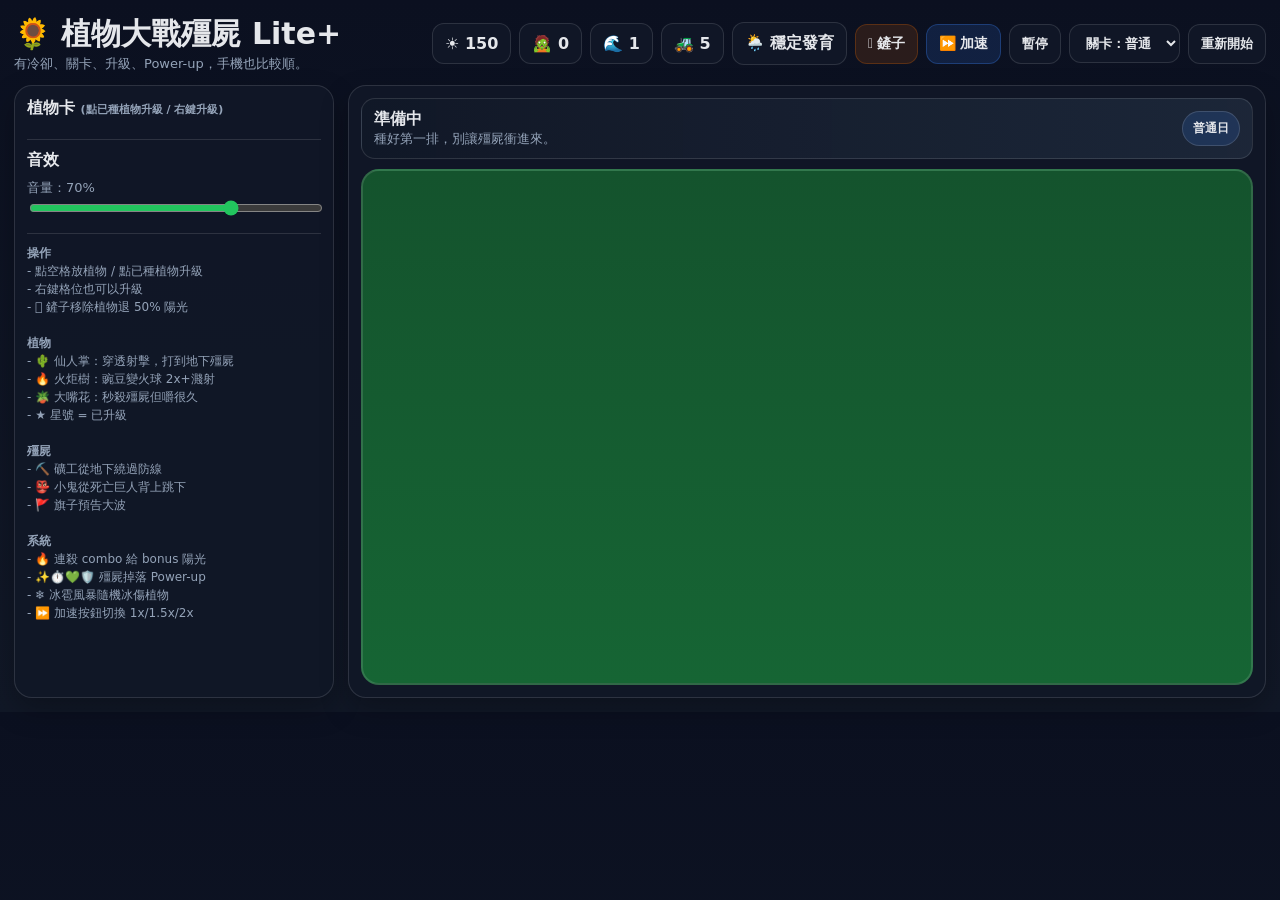
==== index.html @ 0ef6637b "feat: Cactus, Imp, Plant Upgrades, Power-ups, Speed Control, Row Indicators, Cell Highlights New Pla" ====
<!doctype html>
<html lang="zh-Hant">
<head>
  <meta charset="utf-8" />
  <meta name="viewport" content="width=device-width, initial-scale=1, viewport-fit=cover" />
  <title>植物大戰殭屍 Lite+</title>
    <link rel="stylesheet" href="assets/css/styles.css" />

</head>
<body>
<div class="wrap">
  <div class="topbar">
    <div>
      <div class="title">🌻 植物大戰殭屍 Lite+</div>
      <div class="muted">有冷卻、關卡、升級、Power-up，手機也比較順。</div>
    </div>
    <div class="stats">
      <div class="pill">☀️ <span id="sunCount">150</span></div>
      <div class="pill">🧟 <span id="kills">0</span></div>
      <div class="pill">🌊 <span id="wave">1</span></div>
      <div class="pill">🚜 <span id="mowerCount">5</span></div>
      <div class="pill">🌦️ <span id="levelHint">穩定發育</span></div>
      <button id="shovelBtn" class="shovel-btn" title="鏟子：移除植物退回50%陽光">🪏 鏟子</button>
      <button id="speedBtn" class="speed-btn" title="遊戲速度">⏩ 加速</button>
      <button id="pauseBtn">暫停</button>
      <select id="levelSelect">
        <option value="easy">關卡：簡單</option>
        <option value="normal" selected>關卡：普通</option>
        <option value="hard">關卡：困難</option>
        <option value="survival">關卡：生存</option>
      </select>
      <button id="restartBtn">重新開始</button>
    </div>
  </div>

  <div class="layout">
    <aside class="panel">
      <div style="font-weight:800;margin-bottom:8px">植物卡 <span class="muted" style="font-size:11px">(點已種植物升級 / 右鍵升級)</span></div>
      <div id="mobileShop" class="mobile-bar"></div>
      <div id="shop" class="shop"></div>
      <div class="section">
        <div style="font-weight:800;margin-bottom:8px">音效</div>
        <div class="muted">音量：<span id="sfxValue">70%</span></div>
        <input id="sfxVolume" type="range" min="0" max="100" value="70" />
      </div>
      <div class="section muted tips">
        <strong>操作</strong><br>
        - 點空格放植物 / 點已種植物升級<br>
        - 右鍵格位也可以升級<br>
        - 🪏 鏟子移除植物退 50% 陽光<br><br>
        <strong>植物</strong><br>
        - 🌵 仙人掌：穿透射擊，打到地下殭屍<br>
        - 🔥 火炬樹：豌豆變火球 2x+濺射<br>
        - 🪴 大嘴花：秒殺殭屍但嚼很久<br>
        - ★ 星號 = 已升級<br><br>
        <strong>殭屍</strong><br>
        - ⛏️ 礦工從地下繞過防線<br>
        - 👺 小鬼從死亡巨人背上跳下<br>
        - 🚩 旗子預告大波<br><br>
        <strong>系統</strong><br>
        - 🔥 連殺 combo 給 bonus 陽光<br>
        - ✨⏱️💚🛡️ 殭屍掉落 Power-up<br>
        - ❄️ 冰雹風暴隨機冰傷植物<br>
        - ⏩ 加速按鈕切換 1x/1.5x/2x
      </div>
    </aside>

    <section class="panel board-wrap">
      <div id="battleStatus" class="battle-status">
        <div>
          <strong id="statusTitle">準備中</strong>
          <div id="statusText" class="muted">種好第一排，別讓殭屍衝進來。</div>
        </div>
        <div id="modifierTag" class="modifier-tag">普通日</div>
      </div>
      <div id="board" class="board"></div>
      <div id="overlay" class="overlay">
        <div class="dialog">
          <h2 id="endTitle">遊戲結束</h2>
          <p id="endText" class="muted"></p>
          <button id="playAgainBtn">再玩一次</button>
        </div>
      </div>
    </section>
  </div>
</div>

  <script type="module" src="assets/js/main.js"></script>

</body>
</html>
---- assets/css/styles.css ----
:root {
      color-scheme: dark;
      --bg1:#0b1020; --bg2:#111827; --panel:rgba(17,24,39,.9); --line:rgba(255,255,255,.12);
      --text:#e5e7eb; --muted:#94a3b8; --good:#22c55e; --warn:#f59e0b; --bad:#ef4444;
    }
    *{box-sizing:border-box;-webkit-tap-highlight-color:transparent}
    body{margin:0;font-family:system-ui,-apple-system,Segoe UI,Roboto,sans-serif;background:linear-gradient(180deg,var(--bg1),var(--bg2));color:var(--text)}
    .wrap{max-width:1320px;margin:0 auto;padding:14px}
    .topbar{display:flex;gap:10px;flex-wrap:wrap;align-items:center;justify-content:space-between;margin-bottom:12px}
    .title{font-size:clamp(22px,4vw,30px);font-weight:800}
    .stats{display:flex;gap:8px;flex-wrap:wrap;align-items:center}
    .pill,button,select,input[type=range]{border:1px solid var(--line);border-radius:12px;background:var(--panel);color:var(--text)}
    .pill,button,select{padding:10px 12px;font-weight:700}
    button{cursor:pointer;transition:background .15s}
    .shovel-btn{background:rgba(180,83,9,.18);border-color:rgba(180,83,9,.35);font-size:14px}
    .shovel-btn.active{outline:2px solid rgba(245,158,11,.7);background:rgba(180,83,9,.35)}
    .speed-btn{background:rgba(59,130,246,.15);border-color:rgba(59,130,246,.3);font-size:14px}
    .speed-btn.active{outline:2px solid rgba(59,130,246,.6);background:rgba(59,130,246,.25)}
    .layout{display:grid;grid-template-columns:320px 1fr;gap:14px}
    .panel{background:var(--panel);border:1px solid var(--line);border-radius:18px;padding:12px;box-shadow:0 12px 28px rgba(0,0,0,.25)}
    .shop{display:grid;gap:8px}
    .card{position:relative;padding:10px 12px;border:1px solid var(--line);border-radius:14px;background:rgba(31,41,55,.8);cursor:pointer;overflow:hidden}
    .card.selected{outline:2px solid var(--good)}
    .card.disabled{filter:grayscale(.85);opacity:.55}
    .card .cost.bad{color:#fca5a5}
    .card .cost.buff{color:#fde68a}
    .card .row{display:flex;justify-content:space-between;gap:8px;align-items:center}
    .card .upgrade-hint{font-size:10px;color:var(--muted);margin-top:2px}
    .cooldown{position:absolute;left:0;right:0;bottom:0;height:100%;background:rgba(15,23,42,.68);transform-origin:bottom;pointer-events:none}
    .cooltxt{position:absolute;right:10px;bottom:8px;font-size:12px;color:#fff;text-shadow:0 1px 2px #000}
    .muted{color:var(--muted);font-size:13px}
    .tips{font-size:12px;line-height:1.5}
    .board-wrap{position:relative}
    .battle-status{display:flex;align-items:center;justify-content:space-between;gap:12px;margin-bottom:10px;padding:10px 12px;border:1px solid rgba(255,255,255,.12);border-radius:14px;background:linear-gradient(90deg,rgba(17,24,39,.95),rgba(30,41,59,.88))}
    .modifier-tag{padding:8px 10px;border-radius:999px;border:1px solid rgba(255,255,255,.14);background:rgba(59,130,246,.16);font-size:12px;font-weight:800;white-space:nowrap}
    .modifier-tag.solar{background:rgba(250,204,21,.18);border-color:rgba(250,204,21,.35);color:#fde68a}
    .modifier-tag.fog{background:rgba(148,163,184,.16);border-color:rgba(148,163,184,.32);color:#e2e8f0}
    .modifier-tag.bloodmoon{background:rgba(127,29,29,.28);border-color:rgba(248,113,113,.45);color:#fecaca}
    .modifier-tag.hailstorm{background:rgba(56,189,248,.16);border-color:rgba(56,189,248,.35);color:#bae6fd}
    .battle-status.alert{outline:2px solid rgba(251,191,36,.45)}
    .battle-status.danger{outline:2px solid rgba(239,68,68,.45)}
    .battle-status.solar{background:linear-gradient(90deg,rgba(120,53,15,.92),rgba(113,63,18,.78))}
    .battle-status.fog{background:linear-gradient(90deg,rgba(30,41,59,.95),rgba(51,65,85,.88))}
    .battle-status.bloodmoon{background:linear-gradient(90deg,rgba(69,10,10,.95),rgba(127,29,29,.86))}
    .battle-status.hailstorm{background:linear-gradient(90deg,rgba(12,74,110,.92),rgba(30,58,138,.78))}
    .board{position:relative;display:grid;grid-template-rows:repeat(5,92px);gap:8px;background:linear-gradient(180deg,#14532d,#166534);border:2px solid rgba(255,255,255,.12);border-radius:18px;padding:10px;overflow:hidden;min-height:510px;touch-action:manipulation}
    .lane{display:grid;grid-template-columns:repeat(9,1fr);gap:8px}
    .cell{position:relative;border-radius:14px;border:1px solid rgba(255,255,255,.14);background:rgba(255,255,255,.08);overflow:hidden;transition:background .15s}
    .cell.valid{background:rgba(34,197,94,.12);border-color:rgba(34,197,94,.3)}
    .cell.invalid{background:rgba(239,68,68,.06)}
    .cell:active{transform:scale(.99)}
    .coord{position:absolute;top:4px;left:6px;font-size:10px;color:rgba(255,255,255,.35)}
    .plant,.zombie,.pea,.sun,.mower,.boom,.powerup,.row-danger{position:absolute;display:grid;place-items:center;user-select:none}
    .plant{inset:8px;border-radius:16px;border:1px solid rgba(255,255,255,.18);font-size:30px;z-index:1}
    .plant.peashooter{background:rgba(34,197,94,.18)} .plant.sunflower{background:rgba(250,204,21,.16)}
    .plant.wallnut{background:rgba(180,83,9,.24)} .plant.repeater{background:rgba(22,163,74,.2)}
    .plant.icepea{background:rgba(56,189,248,.18)} .plant.bomb{background:rgba(239,68,68,.22)} .plant.prism{background:rgba(168,85,247,.20)} .plant.gambler{background:rgba(244,114,182,.22)} .plant.chomper{background:rgba(16,185,129,.22)} .plant.torchwood{background:rgba(234,88,12,.25)} .plant.cactus{background:rgba(132,204,22,.22)}
    .plant.chomper.chewing{opacity:.45;filter:grayscale(.3) brightness(.8);animation:chew .5s ease-in-out infinite}
    .plant.torchwood.torch-glow{box-shadow:0 0 16px rgba(234,88,12,.5)}
    .plant.upgraded{box-shadow:inset 0 0 12px rgba(250,204,21,.3)}
    .plant .lvl{position:absolute;top:2px;right:4px;font-size:12px;color:#fde68a;text-shadow:0 1px 2px #000}
    @keyframes chew{0%,100%{transform:scaleY(1)}50%{transform:scaleY(.92)}}
    .hp{position:absolute;left:6px;right:6px;height:6px;background:rgba(0,0,0,.35);border-radius:999px;overflow:hidden}
    .plant .hp{bottom:4px}.zombie .hp{top:-8px}.hp>i{display:block;height:100%;background:linear-gradient(90deg,#22c55e,#86efac)}
    .zombie{width:58px;height:76px;top:8px;border-radius:16px;background:rgba(148,163,184,.16);border:1px solid rgba(255,255,255,.16);font-size:32px;z-index:3;pointer-events:none}
    .zombie.fast{background:rgba(251,113,133,.15)} .zombie.bucket{background:rgba(156,163,175,.25)}
    .zombie.cone{background:rgba(251,146,60,.18)} .zombie.giant{background:rgba(239,68,68,.22);width:74px;height:88px;font-size:42px}
    .zombie.splitter{background:rgba(251,113,133,.2)} .zombie.mini{width:42px;height:54px;font-size:22px;background:rgba(148,163,184,.18)} .zombie.flag{background:rgba(251,191,36,.22);border-color:rgba(251,191,36,.35)} .zombie.digger{background:rgba(161,98,7,.22);border-color:rgba(161,98,7,.35)} .zombie.imp{background:rgba(168,85,247,.22);border-color:rgba(168,85,247,.35);width:42px;height:54px;font-size:24px}
    .zombie.underground{z-index:0}
    .zombie.paper.angry{outline:2px solid rgba(239,68,68,.55)}
    .pea{width:16px;height:16px;border-radius:50%;background:radial-gradient(circle at 35% 35%,#dcfce7,#86efac);box-shadow:0 0 12px rgba(134,239,172,.6);top:38px;z-index:2}
    .pea.ice{background:radial-gradient(circle at 35% 35%,#dbeafe,#38bdf8);box-shadow:0 0 12px rgba(56,189,248,.6)}
    .pea.prism{background:radial-gradient(circle at 35% 35%,#f5d0fe,#a855f7);box-shadow:0 0 12px rgba(168,85,247,.6)}
    .pea.fire{background:radial-gradient(circle at 35% 35%,#fef08a,#ef4444);box-shadow:0 0 16px rgba(239,68,68,.7);width:20px;height:20px}
    .pea.cactus-pea{background:radial-gradient(circle at 35% 35%,#bbf7d0,#22c55e);box-shadow:0 0 12px rgba(34,197,94,.6);width:18px;height:18px}
    .sun{width:48px;height:48px;border-radius:50%;background:radial-gradient(circle at 35% 35%,#fff7ae,#facc15);color:#713f12;font-weight:900;border:2px solid rgba(255,255,255,.38);box-shadow:0 0 20px rgba(250,204,21,.45);z-index:50;cursor:pointer}
    .mower{width:54px;height:42px;border-radius:10px;background:rgba(239,68,68,.32);border:1px solid rgba(255,255,255,.22);font-size:24px;z-index:4}
    .boom{border-radius:50%;background:radial-gradient(circle,rgba(251,146,60,.65),rgba(239,68,68,.16) 55%,transparent 70%);pointer-events:none;z-index:6}
    /* Power-up drops */
    .powerup{width:44px;height:44px;border-radius:50%;background:rgba(15,23,42,.85);border:2px solid rgba(250,204,21,.5);font-size:22px;z-index:55;cursor:pointer;animation:powerup-bob 1.2s ease-in-out infinite;box-shadow:0 0 14px rgba(250,204,21,.4)}
    @keyframes powerup-bob{0%,100%{transform:translateY(0)}50%{transform:translateY(-4px)}}
    /* Row danger indicators */
    .row-danger{left:0;right:0;height:92px;border-radius:8px;pointer-events:none;z-index:0;opacity:.15}
    .row-danger.warning{background:linear-gradient(90deg,rgba(251,191,36,.4),transparent 60%)}
    .row-danger.critical{background:linear-gradient(90deg,rgba(239,68,68,.5),transparent 60%);opacity:.2}
    /* Overlay / dialog */
    .overlay{position:absolute;inset:0;display:none;place-items:center;background:rgba(2,6,23,.78);z-index:100}.overlay.show{display:grid}
    .dialog{background:rgba(15,23,42,.96);border:1px solid var(--line);border-radius:22px;padding:22px;text-align:center;width:min(92vw,460px)}
    .section{margin-top:12px;padding-top:10px;border-top:1px solid var(--line)}
    .pill.live{border-color:rgba(34,197,94,.35)}
    .pill.warning{border-color:rgba(251,191,36,.45)}
    .pill.danger{border-color:rgba(239,68,68,.45)}
    input[type=range]{width:100%;accent-color:var(--good)}
    .mobile-bar{display:none}
    /* Wave toast */
    .wave-toast{position:absolute;top:50%;left:50%;transform:translate(-50%,-50%) scale(0);padding:14px 28px;border-radius:16px;background:rgba(15,23,42,.92);border:2px solid rgba(59,130,246,.5);color:#e5e7eb;font-size:20px;font-weight:800;z-index:80;pointer-events:none;transition:transform .25s ease-out,opacity .25s;opacity:0;white-space:nowrap}
    .wave-toast.show{transform:translate(-50%,-50%) scale(1);opacity:1}
    .wave-toast.big{border-color:rgba(239,68,68,.6);background:rgba(69,10,10,.92);color:#fecaca;font-size:24px}
    /* Combo display */
    .combo-display{font-size:14px;font-weight:900;color:#f59e0b;opacity:0;transition:opacity .2s}
    .combo-display.show{opacity:1;animation:combo-pulse .4s ease-in-out}
    @keyframes combo-pulse{0%{transform:scale(1)}50%{transform:scale(1.3)}100%{transform:scale(1)}}
    /* Speed display */
    .speed-display{font-size:13px;font-weight:800;color:#60a5fa;opacity:0;transition:opacity .2s}
    .speed-display:not(:empty){opacity:1}
    /* Best record */
    .best-record{font-size:11px;color:var(--muted);white-space:nowrap}
    /* Shield visual feedback on board */
    .board.shield-active{box-shadow:inset 0 0 30px rgba(56,189,248,.2)}
    /* Achievement toasts */
    .achievement-container{position:fixed;top:16px;right:16px;z-index:9999;display:flex;flex-direction:column;gap:8px;pointer-events:none}
    .achievement-toast{background:rgba(15,23,42,.95);border:1px solid rgba(250,204,21,.45);border-radius:14px;padding:12px 16px;color:#fde68a;font-size:14px;transform:translateX(120%);transition:transform .35s ease-out,opacity .35s;opacity:0;pointer-events:auto;min-width:200px}
    .achievement-toast.show{transform:translateX(0);opacity:1}
    .achievement-toast .ach-icon{font-size:22px}
    .achievement-toast .ach-desc{font-size:12px;color:var(--muted)}
    /* Upgrade flash */
    .plant.upgrade-flash{animation:upgrade-flash .5s ease-out}
    @keyframes upgrade-flash{0%{box-shadow:inset 0 0 30px rgba(250,204,21,.6)}100%{box-shadow:inset 0 0 12px rgba(250,204,21,.3)}}
    @media (max-width:920px){
      .layout{grid-template-columns:1fr}.wrap{padding:8px}.panel{padding:10px}.board{min-height:470px}
      .mobile-bar{display:flex;gap:8px;overflow:auto;padding-bottom:4px;margin-bottom:10px}
      .shop{display:none}
      .card{min-width:170px}
      button,select,.pill{padding:10px}
      #pauseBtn{min-width:72px}
      .achievement-container{top:8px;right:8px}
      .achievement-toast{min-width:160px;font-size:12px}
    }
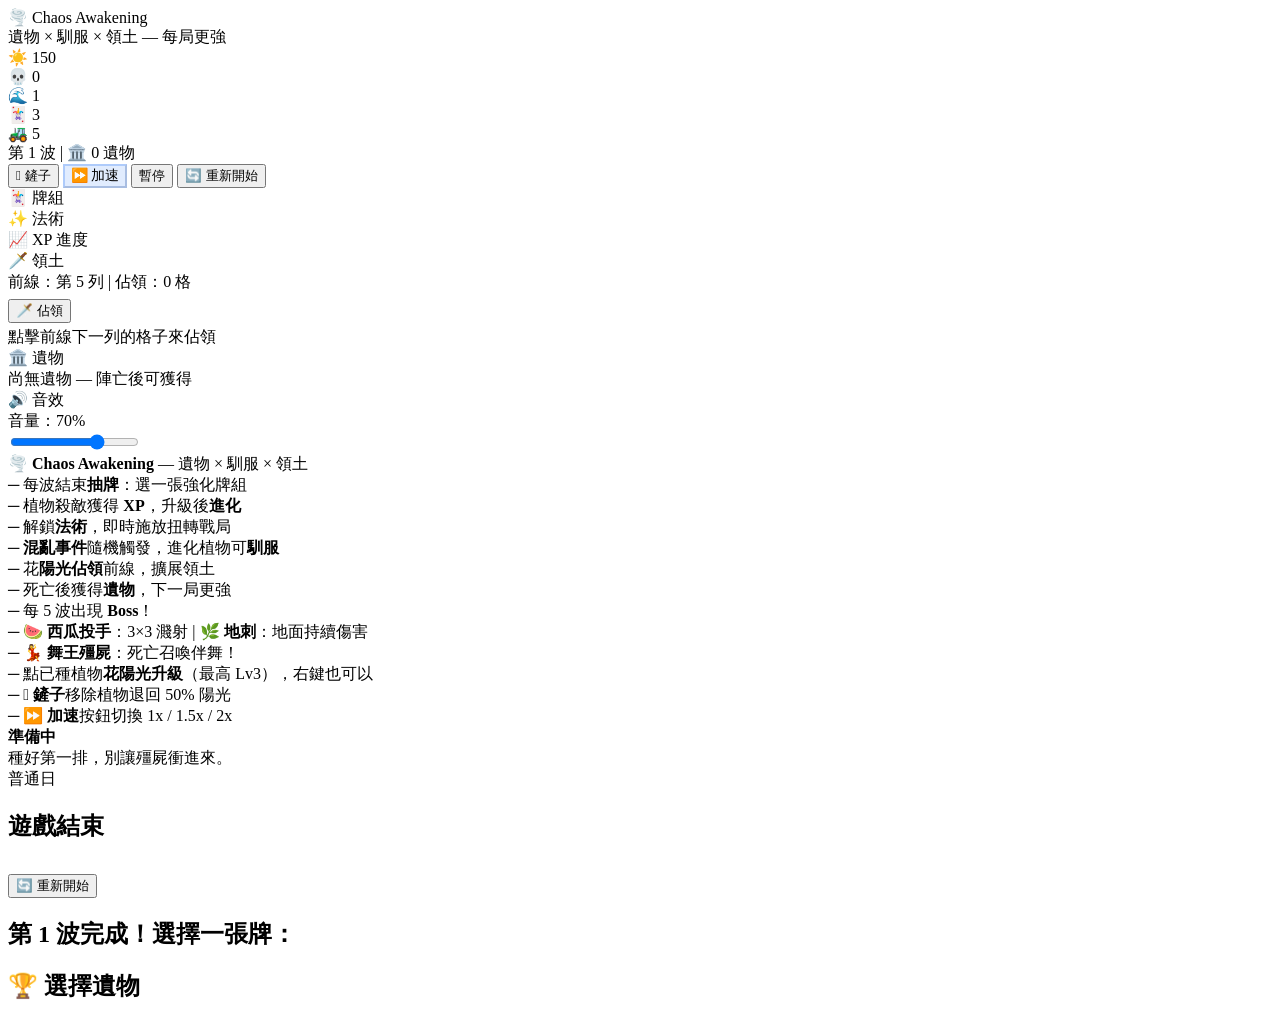
==== commit 4e20da3b: "feat: shovel, speed, sun upgrade, wave toast, new terrain and territory rework" ====
--- a/index.html
+++ b/index.html
@@ -3,69 +3,97 @@
 <head>
   <meta charset="utf-8" />
   <meta name="viewport" content="width=device-width, initial-scale=1, viewport-fit=cover" />
-  <title>植物大戰殭屍 Lite+</title>
-    <link rel="stylesheet" href="assets/css/styles.css" />
-
+  <title>🌪️ 植物大戰殭屍 Lite：Chaos Awakening</title>
+  <link rel="stylesheet" href="assets/css/styles.css" />
 </head>
 <body>
 <div class="wrap">
+  <!-- 頂部欄 -->
   <div class="topbar">
     <div>
-      <div class="title">🌻 植物大戰殭屍 Lite+</div>
-      <div class="muted">有冷卻、關卡、升級、Power-up，手機也比較順。</div>
+      <div class="title">🌪️ Chaos Awakening</div>
+      <div class="muted">遺物 × 馴服 × 領土 — 每局更強</div>
     </div>
     <div class="stats">
-      <div class="pill">☀️ <span id="sunCount">150</span></div>
-      <div class="pill">🧟 <span id="kills">0</span></div>
-      <div class="pill">🌊 <span id="wave">1</span></div>
-      <div class="pill">🚜 <span id="mowerCount">5</span></div>
-      <div class="pill">🌦️ <span id="levelHint">穩定發育</span></div>
-      <button id="shovelBtn" class="shovel-btn" title="鏟子：移除植物退回50%陽光">🪏 鏟子</button>
-      <button id="speedBtn" class="speed-btn" title="遊戲速度">⏩ 加速</button>
-      <button id="pauseBtn">暫停</button>
-      <select id="levelSelect">
-        <option value="easy">關卡：簡單</option>
-        <option value="normal" selected>關卡：普通</option>
-        <option value="hard">關卡：困難</option>
-        <option value="survival">關卡：生存</option>
-      </select>
-      <button id="restartBtn">重新開始</button>
+      <div class="pill sun-pill">☀️ <span id="sunCount">150</span></div>
+      <div class="pill kill-pill">💀 <span id="kills">0</span></div>
+      <div class="pill wave-pill">🌊 <span id="wave">1</span></div>
+      <div class="pill deck-pill">🃏 <span id="deckCount">3</span></div>
+ <div class="pill mower-pill">🚜 <span id="mowerCount">5</span></div>
+ <div id="runInfo" class="pill run-pill">第 1 波 | 🏛️ 0 遺物</div>
+ <button id="shovelBtn" class="shovel-btn" title="鏟子：移除植物退回50%陽光">🪏 鏟子</button>
+ <button id="speedBtn" class="speed-btn" title="遊戲速度">⏩ 加速</button>
+ <button id="pauseBtn">暫停</button>
+ <button id="restartBtn">🔄 重新開始</button>
     </div>
   </div>
 
+  <!-- 主佈局 -->
   <div class="layout">
-    <aside class="panel">
-      <div style="font-weight:800;margin-bottom:8px">植物卡 <span class="muted" style="font-size:11px">(點已種植物升級 / 右鍵升級)</span></div>
+    <!-- 左側面板 -->
+    <aside class="panel sidebar">
+      <div class="section-title">🃏 牌組</div>
       <div id="mobileShop" class="mobile-bar"></div>
       <div id="shop" class="shop"></div>
+
       <div class="section">
-        <div style="font-weight:800;margin-bottom:8px">音效</div>
+        <div class="section-title">✨ 法術</div>
+        <div id="spellBar" class="spell-bar"></div>
+      </div>
+
+      <div class="section">
+        <div class="section-title">📈 XP 進度</div>
+        <div id="xpBar" class="xp-bar"></div>
+      </div>
+
+      <!-- ── Chaos Awakening: 領土控制 ── -->
+      <div class="section">
+        <div class="section-title">🗡️ 領土</div>
+        <div id="frontlineInfo" class="muted" style="margin-bottom:6px;">前線：第 5 列 | 佔領：0 格</div>
+        <button id="conquestBtn" class="conquest-btn">🗡️ 佔領</button>
+        <div class="muted" style="margin-top:4px;">點擊前線下一列的格子來佔領</div>
+      </div>
+
+      <!-- ── Chaos Awakening: 遺物顯示 ── -->
+      <div class="section">
+        <div class="section-title">🏛️ 遺物</div>
+        <div id="relicList" class="relic-list">
+          <div class="muted">尚無遺物 — 陣亡後可獲得</div>
+        </div>
+      </div>
+
+      <div class="section">
+        <div class="section-title">🔊 音效</div>
         <div class="muted">音量：<span id="sfxValue">70%</span></div>
         <input id="sfxVolume" type="range" min="0" max="100" value="70" />
       </div>
+
       <div class="section muted tips">
-        <strong>操作</strong><br>
-        - 點空格放植物 / 點已種植物升級<br>
-        - 右鍵格位也可以升級<br>
-        - 🪏 鏟子移除植物退 50% 陽光<br><br>
-        <strong>植物</strong><br>
-        - 🌵 仙人掌：穿透射擊，打到地下殭屍<br>
-        - 🔥 火炬樹：豌豆變火球 2x+濺射<br>
-        - 🪴 大嘴花：秒殺殭屍但嚼很久<br>
-        - ★ 星號 = 已升級<br><br>
-        <strong>殭屍</strong><br>
-        - ⛏️ 礦工從地下繞過防線<br>
-        - 👺 小鬼從死亡巨人背上跳下<br>
-        - 🚩 旗子預告大波<br><br>
-        <strong>系統</strong><br>
-        - 🔥 連殺 combo 給 bonus 陽光<br>
-        - ✨⏱️💚🛡️ 殭屍掉落 Power-up<br>
-        - ❄️ 冰雹風暴隨機冰傷植物<br>
-        - ⏩ 加速按鈕切換 1x/1.5x/2x
+        🌪️ <b>Chaos Awakening</b> — 遺物 × 馴服 × 領土<br>
+        ─ 每波結束<b>抽牌</b>：選一張強化牌組<br>
+        ─ 植物殺敵獲得 <b>XP</b>，升級後<b>進化</b><br>
+        ─ 解鎖<b>法術</b>，即時施放扭轉戰局<br>
+        ─ <b>混亂事件</b>隨機觸發，進化植物可<b>馴服</b><br>
+        ─ 花<b>陽光佔領</b>前線，擴展領土<br>
+ ─ 死亡後獲得<b>遺物</b>，下一局更強<br>
+ ─ 每 5 波出現 <b>Boss</b>！<br>
+ ─ 🍉 <b>西瓜投手</b>：3×3 濺射 | 🌿 <b>地刺</b>：地面持續傷害<br>
+ ─ 💃 <b>舞王殭屍</b>：死亡召喚伴舞！<br>
+ ─ 點已種植物<b>花陽光升級</b>（最高 Lv3），右鍵也可以<br>
+ ─ 🪏 <b>鏟子</b>移除植物退回 50% 陽光<br>
+ ─ ⏩ <b>加速</b>按鈕切換 1x / 1.5x / 2x
       </div>
     </aside>
 
+    <!-- 遊戲區 -->
     <section class="panel board-wrap">
+      <!-- Boss 血條 -->
+      <div id="bossHpBar" class="boss-hp-bar">
+        <div class="boss-hp-fill"></div>
+        <div id="bossHpText" class="boss-hp-text"></div>
+      </div>
+
+      <!-- 戰鬥狀態 -->
       <div id="battleStatus" class="battle-status">
         <div>
           <strong id="statusTitle">準備中</strong>
@@ -73,19 +101,42 @@
         </div>
         <div id="modifierTag" class="modifier-tag">普通日</div>
       </div>
+
+      <!-- 混亂警報 -->
+      <div id="chaosAlert" class="chaos-alert"></div>
+
+      <!-- 遊戲棋盤 -->
       <div id="board" class="board"></div>
+
+      <!-- 遊戲結束覆蓋 -->
       <div id="overlay" class="overlay">
         <div class="dialog">
-          <h2 id="endTitle">遊戲結束</h2>
-          <p id="endText" class="muted"></p>
-          <button id="playAgainBtn">再玩一次</button>
+ <h2 id="endTitle">遊戲結束</h2>
+ <p id="endText" class="muted"></p>
+ <div id="endStats" class="end-stats"></div>
+ <button id="playAgainBtn">🔄 重新開始</button>
+        </div>
+      </div>
+
+      <!-- Draft 覆蓋 -->
+      <div id="draftOverlay" class="overlay draft-overlay">
+        <div class="draft-dialog">
+          <h2 id="draftWave" class="draft-title">第 1 波完成！選擇一張牌：</h2>
+          <div id="draftCards" class="draft-cards"></div>
+        </div>
+      </div>
+
+      <!-- ── Chaos Awakening: 遺物選擇覆蓋 ── -->
+      <div id="relicOverlay" class="overlay relic-overlay">
+        <div class="relic-dialog">
+          <h2 id="relicTitle" class="relic-title">🏆 選擇遺物</h2>
+          <div id="relicCards" class="relic-cards"></div>
         </div>
       </div>
     </section>
   </div>
 </div>
 
-  <script type="module" src="assets/js/main.js"></script>
-
+<script type="module" src="assets/js/main.js"></script>
 </body>
 </html>
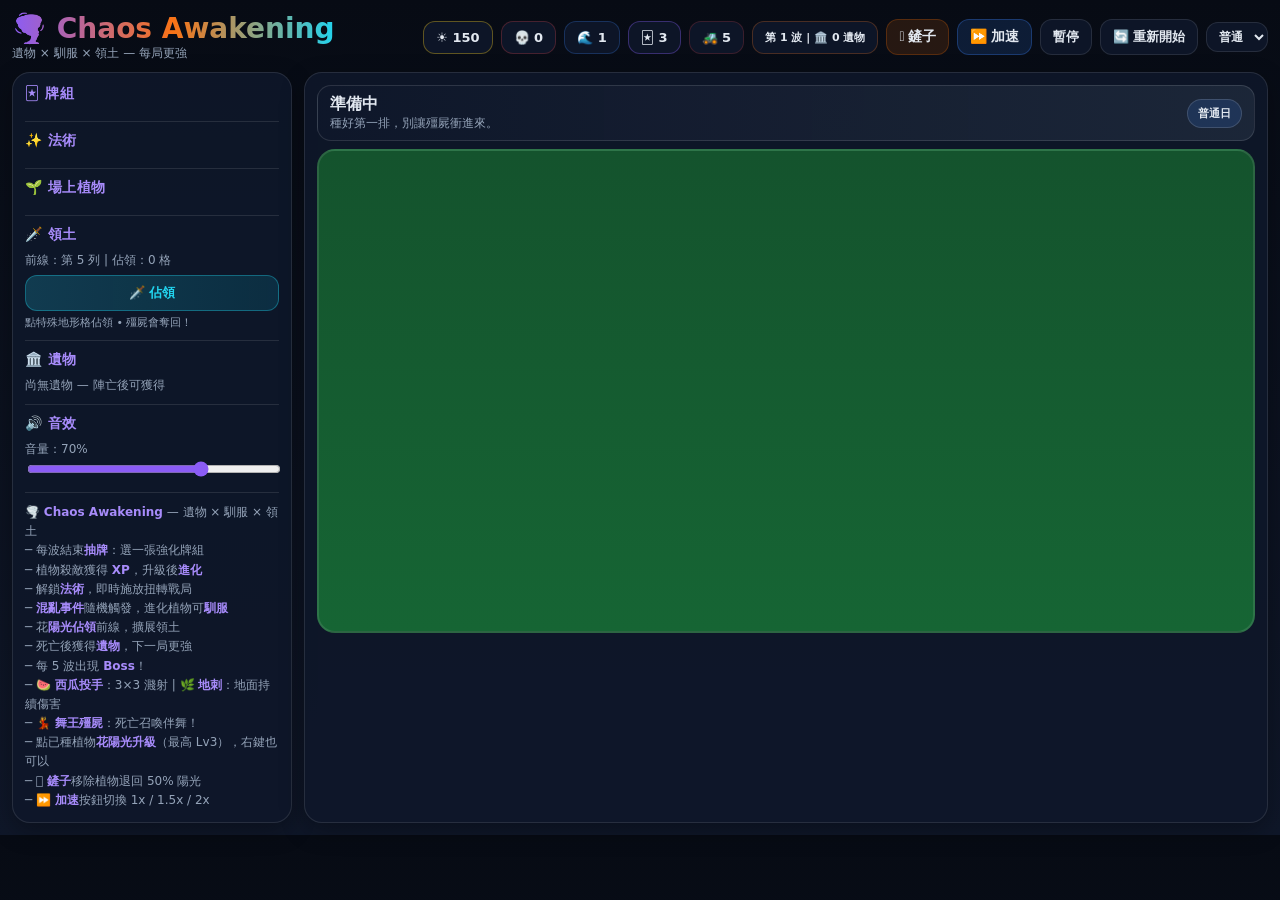
==== commit d08dec67: "feat: 大規模 UI/UX 改進 + 難度系統 + 領土雙向效果 修復: - CSS 行號污染導致版面完全跑掉 - 鏟子按鈕加入 cursor 視覺回饋 (crosshair) - 加速按鈕不再重" ====
--- a/index.html
+++ b/index.html
@@ -25,6 +25,11 @@
  <button id="speedBtn" class="speed-btn" title="遊戲速度">⏩ 加速</button>
  <button id="pauseBtn">暫停</button>
  <button id="restartBtn">🔄 重新開始</button>
+ <select id="difficultySelect" class="diff-select" title="難度">
+ <option value="easy">簡單</option>
+ <option value="normal" selected>普通</option>
+ <option value="hard">困難</option>
+ </select>
     </div>
   </div>
 
@@ -41,18 +46,18 @@
         <div id="spellBar" class="spell-bar"></div>
       </div>
 
-      <div class="section">
-        <div class="section-title">📈 XP 進度</div>
-        <div id="xpBar" class="xp-bar"></div>
-      </div>
+ <div class="section">
+ <div class="section-title">🌱 場上植物</div>
+ <div id="plantInfoPanel" class="plant-info-panel"></div>
+ </div>
 
-      <!-- ── Chaos Awakening: 領土控制 ── -->
-      <div class="section">
-        <div class="section-title">🗡️ 領土</div>
-        <div id="frontlineInfo" class="muted" style="margin-bottom:6px;">前線：第 5 列 | 佔領：0 格</div>
-        <button id="conquestBtn" class="conquest-btn">🗡️ 佔領</button>
-        <div class="muted" style="margin-top:4px;">點擊前線下一列的格子來佔領</div>
-      </div>
+ <!-- ── Chaos Awakening: 領土控制 ── -->
+ <div class="section">
+ <div class="section-title">🗡️ 領土</div>
+ <div id="frontlineInfo" class="muted" style="margin-bottom:6px;">前線：第 5 列 | 佔領：0 格</div>
+ <button id="conquestBtn" class="conquest-btn">🗡️ 佔領</button>
+ <div class="muted" style="margin-top:4px; font-size:11px;">點特殊地形格佔領 • 殭屍會奪回！</div>
+ </div>
 
       <!-- ── Chaos Awakening: 遺物顯示 ── -->
       <div class="section">
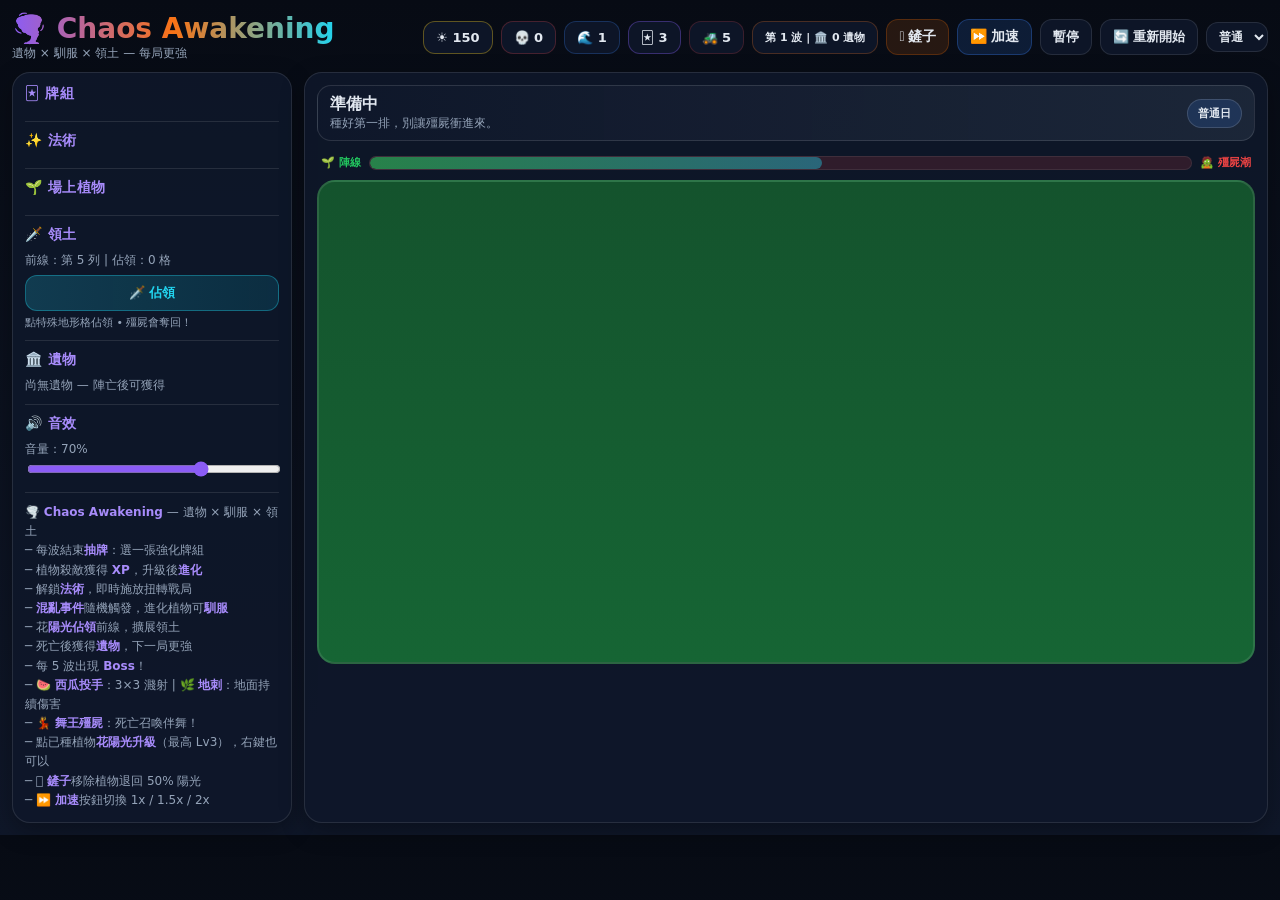
==== commit 124782ef: "feat: 雙向推進條 + 漸進式佔領 + 新殭屍 + 經濟平衡 新增: - 前線推進條 (Frontline Gauge) — 顯示陣線 vs 殭屍潮的推拉狀態   - 顏色動態變化：綠=安全 橙=" ====
--- a/index.html
+++ b/index.html
@@ -107,11 +107,21 @@
         <div id="modifierTag" class="modifier-tag">普通日</div>
       </div>
 
-      <!-- 混亂警報 -->
-      <div id="chaosAlert" class="chaos-alert"></div>
+ <!-- 混亂警報 -->
+ <div id="chaosAlert" class="chaos-alert"></div>
 
-      <!-- 遊戲棋盤 -->
-      <div id="board" class="board"></div>
+ <!-- 前線推進條 -->
+ <div id="frontlineGauge" class="frontline-gauge">
+ <div class="gauge-label plant-side">🌱 陣線</div>
+ <div class="gauge-track">
+ <div id="gaugeFill" class="gauge-fill" style="width:55%"></div>
+ <div id="gaugeMilestones" class="gauge-milestones"></div>
+ </div>
+ <div class="gauge-label zombie-side">🧟 殭屍潮</div>
+ </div>
+
+ <!-- 遊戲棋盤 -->
+ <div id="board" class="board"></div>
 
       <!-- 遊戲結束覆蓋 -->
       <div id="overlay" class="overlay">
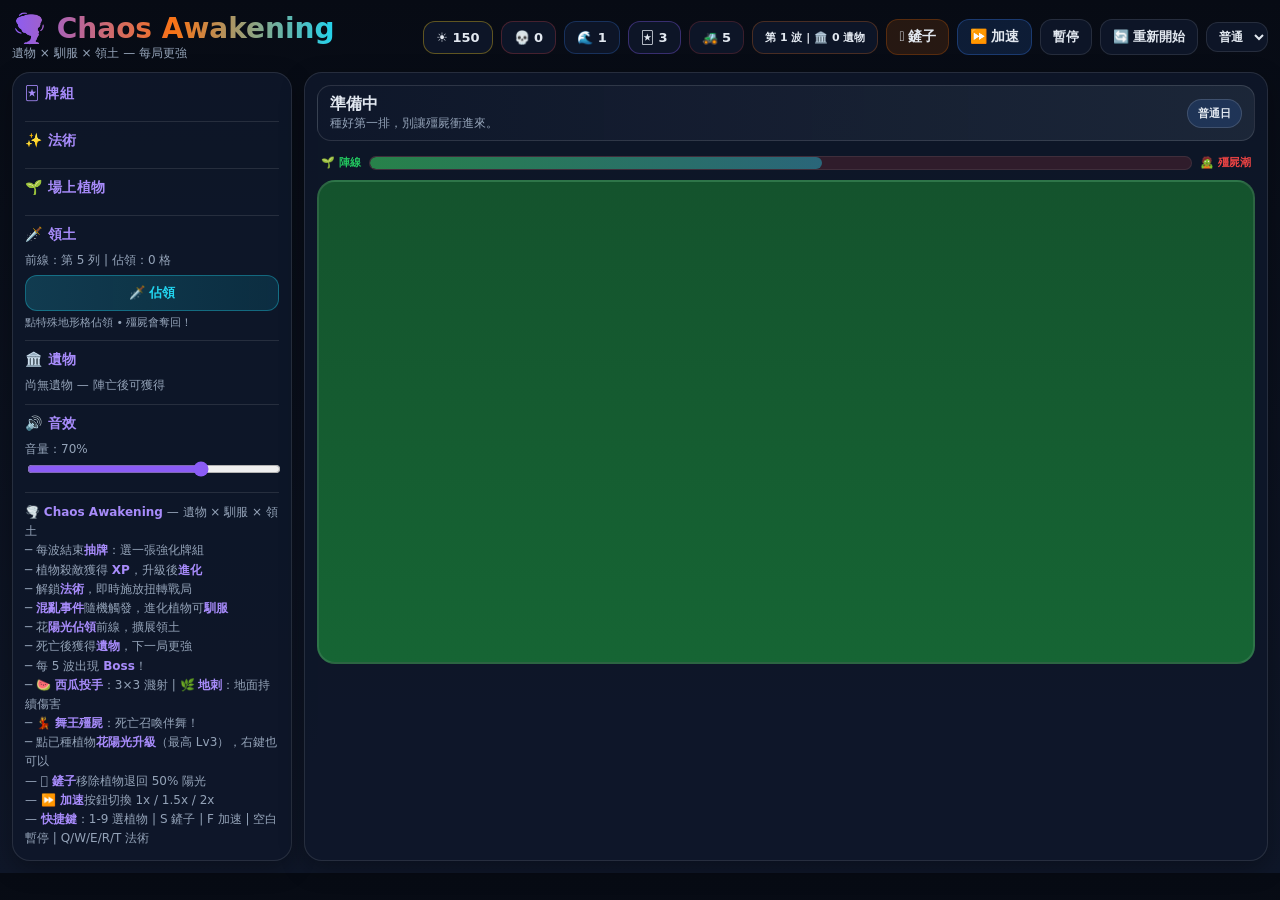
==== commit 891bb2df: "🌪️ Chaos Awakening v2.1 — Bug fixes, Boss visuals, balance pass ## Bug Fixes (Critical) - Fixed comb" ====
--- a/index.html
+++ b/index.html
@@ -85,8 +85,9 @@
  ─ 🍉 <b>西瓜投手</b>：3×3 濺射 | 🌿 <b>地刺</b>：地面持續傷害<br>
  ─ 💃 <b>舞王殭屍</b>：死亡召喚伴舞！<br>
  ─ 點已種植物<b>花陽光升級</b>（最高 Lv3），右鍵也可以<br>
- ─ 🪏 <b>鏟子</b>移除植物退回 50% 陽光<br>
- ─ ⏩ <b>加速</b>按鈕切換 1x / 1.5x / 2x
+ — 🪏 <b>鏟子</b>移除植物退回 50% 陽光<br>
+ — ⏩ <b>加速</b>按鈕切換 1x / 1.5x / 2x<br>
+ — <b>快捷鍵</b>：1-9 選植物 | S 鏟子 | F 加速 | 空白暫停 | Q/W/E/R/T 法術
       </div>
     </aside>
 
@@ -109,6 +110,9 @@
 
  <!-- 混亂警報 -->
  <div id="chaosAlert" class="chaos-alert"></div>
+
+ <!-- 戰鬥日誌 -->
+ <div id="battleLog" class="battle-log"></div>
 
  <!-- 前線推進條 -->
  <div id="frontlineGauge" class="frontline-gauge">
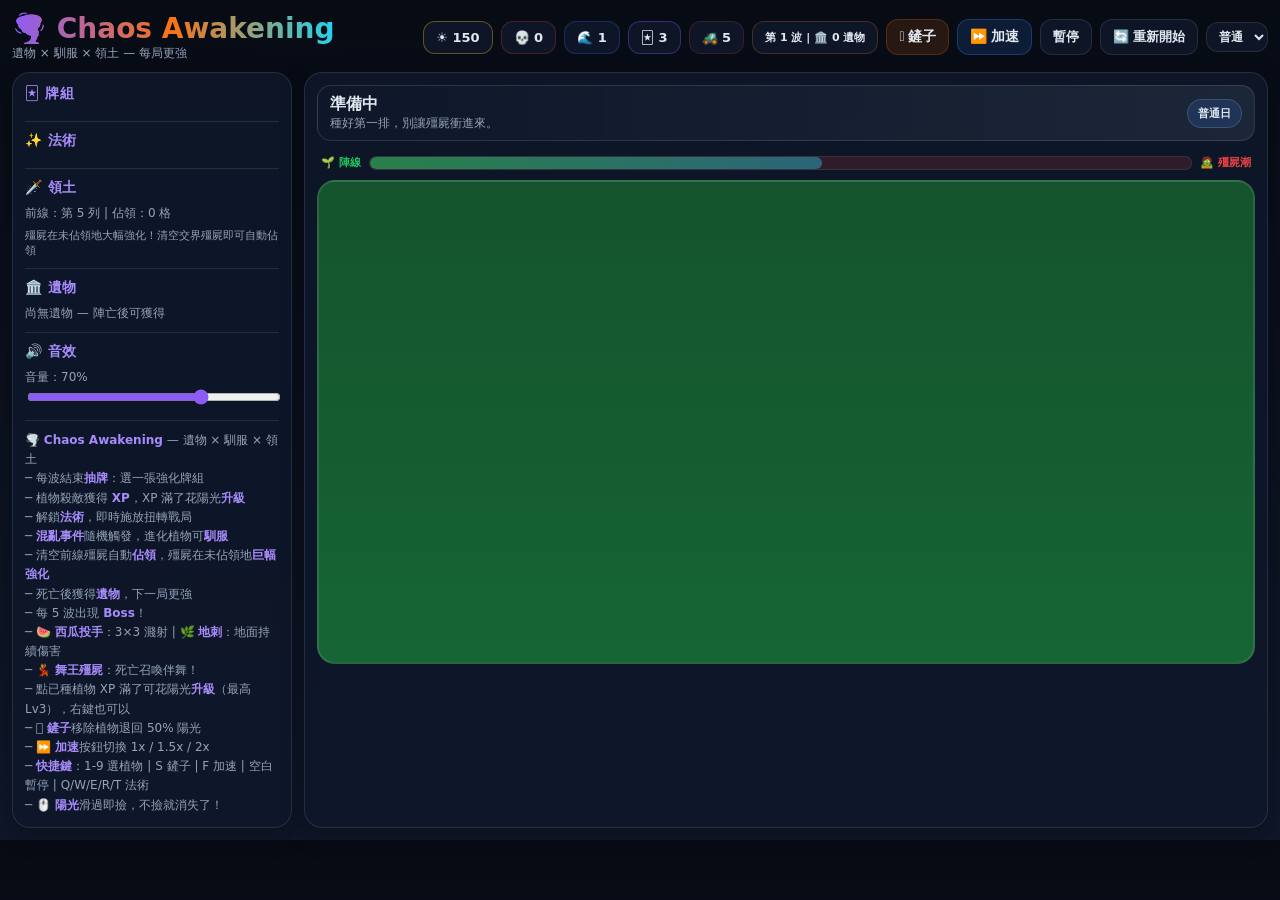
==== commit 607a3a41: "feat: mass refactor - 9 bug fixes and features 1. Fix keyboard shortcuts: overlay detection checks ." ====
--- a/index.html
+++ b/index.html
@@ -1,24 +1,24 @@
 <!doctype html>
 <html lang="zh-Hant">
 <head>
-  <meta charset="utf-8" />
-  <meta name="viewport" content="width=device-width, initial-scale=1, viewport-fit=cover" />
-  <title>🌪️ 植物大戰殭屍 Lite：Chaos Awakening</title>
-  <link rel="stylesheet" href="assets/css/styles.css" />
+ <meta charset="utf-8" />
+ <meta name="viewport" content="width=device-width, initial-scale=1, viewport-fit=cover" />
+ <title>🌪️ 植物大戰殭屍 Lite：Chaos Awakening</title>
+ <link rel="stylesheet" href="assets/css/styles.css" />
 </head>
 <body>
 <div class="wrap">
-  <!-- 頂部欄 -->
-  <div class="topbar">
-    <div>
-      <div class="title">🌪️ Chaos Awakening</div>
-      <div class="muted">遺物 × 馴服 × 領土 — 每局更強</div>
-    </div>
-    <div class="stats">
-      <div class="pill sun-pill">☀️ <span id="sunCount">150</span></div>
-      <div class="pill kill-pill">💀 <span id="kills">0</span></div>
-      <div class="pill wave-pill">🌊 <span id="wave">1</span></div>
-      <div class="pill deck-pill">🃏 <span id="deckCount">3</span></div>
+ <!-- 頂部欄 -->
+ <div class="topbar">
+ <div>
+ <div class="title">🌪️ Chaos Awakening</div>
+ <div class="muted">遺物 × 馴服 × 領土 — 每局更強</div>
+ </div>
+ <div class="stats">
+ <div class="pill sun-pill">☀️ <span id="sunCount">150</span></div>
+ <div class="pill kill-pill">💀 <span id="kills">0</span></div>
+ <div class="pill wave-pill">🌊 <span id="wave">1</span></div>
+ <div class="pill deck-pill">🃏 <span id="deckCount">3</span></div>
  <div class="pill mower-pill">🚜 <span id="mowerCount">5</span></div>
  <div id="runInfo" class="pill run-pill">第 1 波 | 🏛️ 0 遺物</div>
  <button id="shovelBtn" class="shovel-btn" title="鏟子：移除植物退回50%陽光">🪏 鏟子</button>
@@ -30,83 +30,78 @@
  <option value="normal" selected>普通</option>
  <option value="hard">困難</option>
  </select>
-    </div>
-  </div>
+ </div>
+ </div>
 
-  <!-- 主佈局 -->
-  <div class="layout">
-    <!-- 左側面板 -->
-    <aside class="panel sidebar">
-      <div class="section-title">🃏 牌組</div>
-      <div id="mobileShop" class="mobile-bar"></div>
-      <div id="shop" class="shop"></div>
-
-      <div class="section">
-        <div class="section-title">✨ 法術</div>
-        <div id="spellBar" class="spell-bar"></div>
-      </div>
+ <!-- 主佈局 -->
+ <div class="layout">
+ <!-- 左側面板 -->
+ <aside class="panel sidebar">
+ <div class="section-title">🃏 牌組</div>
+ <div id="mobileShop" class="mobile-bar"></div>
+ <div id="shop" class="shop"></div>
 
  <div class="section">
- <div class="section-title">🌱 場上植物</div>
- <div id="plantInfoPanel" class="plant-info-panel"></div>
+ <div class="section-title">✨ 法術</div>
+ <div id="spellBar" class="spell-bar"></div>
  </div>
 
- <!-- ── Chaos Awakening: 領土控制 ── -->
+ <!-- ── Chaos Awakening: 領土資訊（自動佔領） ── -->
  <div class="section">
  <div class="section-title">🗡️ 領土</div>
  <div id="frontlineInfo" class="muted" style="margin-bottom:6px;">前線：第 5 列 | 佔領：0 格</div>
- <button id="conquestBtn" class="conquest-btn">🗡️ 佔領</button>
- <div class="muted" style="margin-top:4px; font-size:11px;">點特殊地形格佔領 • 殭屍會奪回！</div>
+ <div class="muted" style="font-size:11px;">殭屍在未佔領地大幅強化！清空交界殭屍即可自動佔領</div>
  </div>
 
-      <!-- ── Chaos Awakening: 遺物顯示 ── -->
-      <div class="section">
-        <div class="section-title">🏛️ 遺物</div>
-        <div id="relicList" class="relic-list">
-          <div class="muted">尚無遺物 — 陣亡後可獲得</div>
-        </div>
-      </div>
+ <!-- ── Chaos Awakening: 遺物顯示 ── -->
+ <div class="section">
+ <div class="section-title">🏛️ 遺物</div>
+ <div id="relicList" class="relic-list">
+ <div class="muted">尚無遺物 — 陣亡後可獲得</div>
+ </div>
+ </div>
 
-      <div class="section">
-        <div class="section-title">🔊 音效</div>
-        <div class="muted">音量：<span id="sfxValue">70%</span></div>
-        <input id="sfxVolume" type="range" min="0" max="100" value="70" />
-      </div>
+ <div class="section">
+ <div class="section-title">🔊 音效</div>
+ <div class="muted">音量：<span id="sfxValue">70%</span></div>
+ <input id="sfxVolume" type="range" min="0" max="100" value="70" />
+ </div>
 
-      <div class="section muted tips">
-        🌪️ <b>Chaos Awakening</b> — 遺物 × 馴服 × 領土<br>
-        ─ 每波結束<b>抽牌</b>：選一張強化牌組<br>
-        ─ 植物殺敵獲得 <b>XP</b>，升級後<b>進化</b><br>
-        ─ 解鎖<b>法術</b>，即時施放扭轉戰局<br>
-        ─ <b>混亂事件</b>隨機觸發，進化植物可<b>馴服</b><br>
-        ─ 花<b>陽光佔領</b>前線，擴展領土<br>
+ <div class="section muted tips">
+ 🌪️ <b>Chaos Awakening</b> — 遺物 × 馴服 × 領土<br>
+ ─ 每波結束<b>抽牌</b>：選一張強化牌組<br>
+ ─ 植物殺敵獲得 <b>XP</b>，XP 滿了花陽光<b>升級</b><br>
+ ─ 解鎖<b>法術</b>，即時施放扭轉戰局<br>
+ ─ <b>混亂事件</b>隨機觸發，進化植物可<b>馴服</b><br>
+ ─ 清空前線殭屍自動<b>佔領</b>，殭屍在未佔領地<b>巨幅強化</b><br>
  ─ 死亡後獲得<b>遺物</b>，下一局更強<br>
  ─ 每 5 波出現 <b>Boss</b>！<br>
  ─ 🍉 <b>西瓜投手</b>：3×3 濺射 | 🌿 <b>地刺</b>：地面持續傷害<br>
  ─ 💃 <b>舞王殭屍</b>：死亡召喚伴舞！<br>
- ─ 點已種植物<b>花陽光升級</b>（最高 Lv3），右鍵也可以<br>
- — 🪏 <b>鏟子</b>移除植物退回 50% 陽光<br>
- — ⏩ <b>加速</b>按鈕切換 1x / 1.5x / 2x<br>
- — <b>快捷鍵</b>：1-9 選植物 | S 鏟子 | F 加速 | 空白暫停 | Q/W/E/R/T 法術
-      </div>
-    </aside>
+ ─ 點已種植物 XP 滿了可花陽光<b>升級</b>（最高 Lv3），右鍵也可以<br>
+ ─ 🪏 <b>鏟子</b>移除植物退回 50% 陽光<br>
+ ─ ⏩ <b>加速</b>按鈕切換 1x / 1.5x / 2x<br>
+ ─ <b>快捷鍵</b>：1-9 選植物 | S 鏟子 | F 加速 | 空白暫停 | Q/W/E/R/T 法術<br>
+ ─ 🖱️ <b>陽光</b>滑過即撿，不撿就消失了！
+ </div>
+ </aside>
 
-    <!-- 遊戲區 -->
-    <section class="panel board-wrap">
-      <!-- Boss 血條 -->
-      <div id="bossHpBar" class="boss-hp-bar">
-        <div class="boss-hp-fill"></div>
-        <div id="bossHpText" class="boss-hp-text"></div>
-      </div>
+ <!-- 遊戲區 -->
+ <section class="panel board-wrap">
+ <!-- Boss 血條 -->
+ <div id="bossHpBar" class="boss-hp-bar">
+ <div class="boss-hp-fill"></div>
+ <div id="bossHpText" class="boss-hp-text"></div>
+ </div>
 
-      <!-- 戰鬥狀態 -->
-      <div id="battleStatus" class="battle-status">
-        <div>
-          <strong id="statusTitle">準備中</strong>
-          <div id="statusText" class="muted">種好第一排，別讓殭屍衝進來。</div>
-        </div>
-        <div id="modifierTag" class="modifier-tag">普通日</div>
-      </div>
+ <!-- 戰鬥狀態 -->
+ <div id="battleStatus" class="battle-status">
+ <div>
+ <strong id="statusTitle">準備中</strong>
+ <div id="statusText" class="muted">種好第一排，別讓殭屍衝進來。</div>
+ </div>
+ <div id="modifierTag" class="modifier-tag">普通日</div>
+ </div>
 
  <!-- 混亂警報 -->
  <div id="chaosAlert" class="chaos-alert"></div>
@@ -127,35 +122,35 @@
  <!-- 遊戲棋盤 -->
  <div id="board" class="board"></div>
 
-      <!-- 遊戲結束覆蓋 -->
-      <div id="overlay" class="overlay">
-        <div class="dialog">
+ <!-- 遊戲結束覆蓋 -->
+ <div id="overlay" class="overlay">
+ <div class="dialog">
  <h2 id="endTitle">遊戲結束</h2>
  <p id="endText" class="muted"></p>
  <div id="endStats" class="end-stats"></div>
  <button id="playAgainBtn">🔄 重新開始</button>
-        </div>
-      </div>
+ </div>
+ </div>
 
-      <!-- Draft 覆蓋 -->
-      <div id="draftOverlay" class="overlay draft-overlay">
-        <div class="draft-dialog">
-          <h2 id="draftWave" class="draft-title">第 1 波完成！選擇一張牌：</h2>
-          <div id="draftCards" class="draft-cards"></div>
-        </div>
-      </div>
+ <!-- Draft 覆蓋 -->
+ <div id="draftOverlay" class="overlay draft-overlay">
+ <div class="draft-dialog">
+ <h2 id="draftWave" class="draft-title">第 1 波完成！選擇一張牌：</h2>
+ <div id="draftCards" class="draft-cards"></div>
+ </div>
+ </div>
 
-      <!-- ── Chaos Awakening: 遺物選擇覆蓋 ── -->
-      <div id="relicOverlay" class="overlay relic-overlay">
-        <div class="relic-dialog">
-          <h2 id="relicTitle" class="relic-title">🏆 選擇遺物</h2>
-          <div id="relicCards" class="relic-cards"></div>
-        </div>
-      </div>
-    </section>
-  </div>
+ <!-- ── Chaos Awakening: 遺物選擇覆蓋 ── -->
+ <div id="relicOverlay" class="overlay relic-overlay">
+ <div class="relic-dialog">
+ <h2 id="relicTitle" class="relic-title">🏆 選擇遺物</h2>
+ <div id="relicCards" class="relic-cards"></div>
+ </div>
+ </div>
+ </section>
+ </div>
 </div>
 
-<script type="module" src="assets/js/main.js"></script>
+<script type="module" src="assets/js/main.js?v=3.0"></script>
 </body>
 </html>
